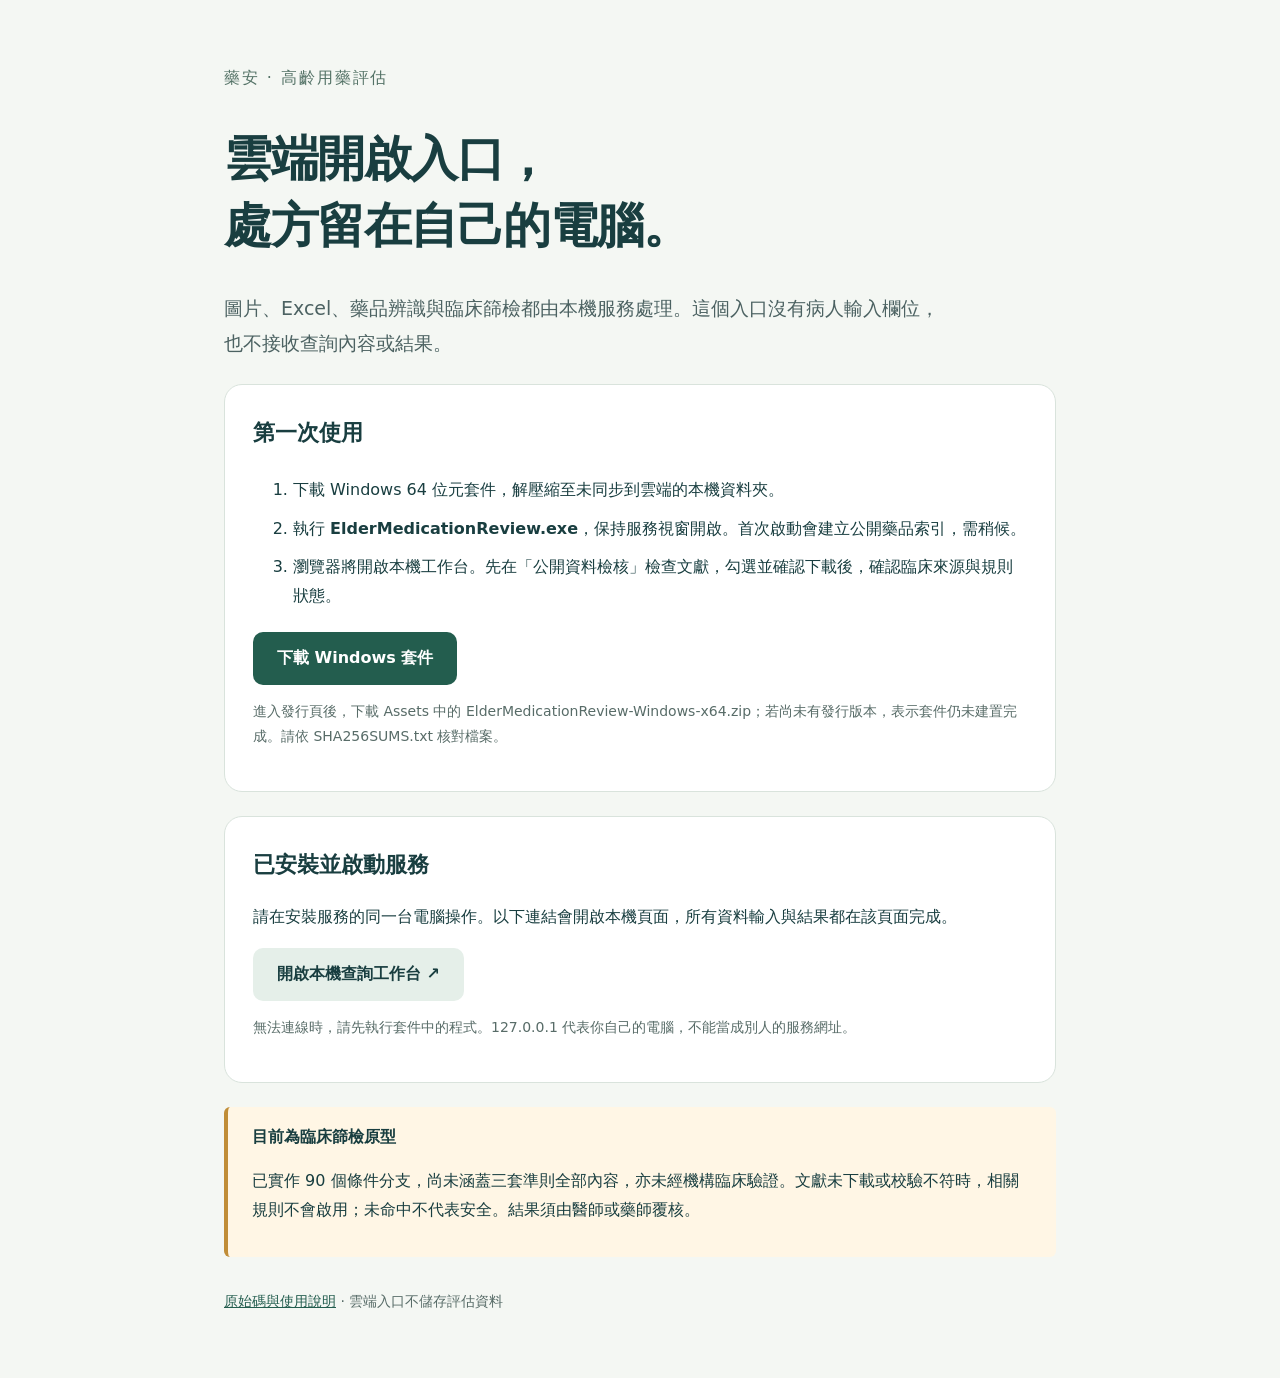
==== cloud-ui/index.html @ 44347f85 "Deploy privacy-isolated cloud entry and package Windows local service" ====
<!doctype html>
<html lang="zh-Hant"><head><meta charset="utf-8"><meta name="viewport" content="width=device-width,initial-scale=1">
<meta http-equiv="Content-Security-Policy" content="default-src 'none'; style-src 'self'; connect-src 'none'; form-action 'none'; base-uri 'none'">
<meta name="referrer" content="no-referrer"><title>藥安｜本機用藥查詢入口</title><link rel="stylesheet" href="style.css"></head>
<body><main><p class="eyebrow">藥安 · 高齡用藥評估</p><h1>雲端開啟入口，<br>處方留在自己的電腦。</h1>
<p class="lead">圖片、Excel、藥品辨識與臨床篩檢都由本機服務處理。這個入口沒有病人輸入欄位，也不接收查詢內容或結果。</p>
<section><h2>第一次使用</h2><ol><li>下載 Windows 64 位元套件，解壓縮至未同步到雲端的本機資料夾。</li><li>執行 <strong>ElderMedicationReview.exe</strong>，保持服務視窗開啟。首次啟動會建立公開藥品索引，需稍候。</li><li>瀏覽器將開啟本機工作台。先在「公開資料檢核」檢查文獻，勾選並確認下載後，確認臨床來源與規則狀態。</li></ol>
<a class="button" href="https://github.com/samlord7app-ops/elder-medication-review/releases/latest">下載 Windows 套件</a><p class="note">進入發行頁後，下載 Assets 中的 ElderMedicationReview-Windows-x64.zip；若尚未有發行版本，表示套件仍未建置完成。請依 SHA256SUMS.txt 核對檔案。</p></section>
<section><h2>已安裝並啟動服務</h2><p>請在安裝服務的同一台電腦操作。以下連結會開啟本機頁面，所有資料輸入與結果都在該頁面完成。</p><a class="button secondary" href="http://127.0.0.1:18743/" target="_blank" rel="noopener noreferrer">開啟本機查詢工作台 ↗</a><p class="note">無法連線時，請先執行套件中的程式。127.0.0.1 代表你自己的電腦，不能當成別人的服務網址。</p></section>
<aside><strong>目前為臨床篩檢原型</strong><p>已實作 90 個條件分支，尚未涵蓋三套準則全部內容，亦未經機構臨床驗證。文獻未下載或校驗不符時，相關規則不會啟用；未命中不代表安全。結果須由醫師或藥師覆核。</p></aside>
<footer><a href="https://github.com/samlord7app-ops/elder-medication-review" rel="noreferrer">原始碼與使用說明</a> · 雲端入口不儲存評估資料</footer></main></body></html>
---- cloud-ui/style.css ----
:root{font-family:system-ui,"Microsoft JhengHei",sans-serif;color:#193e40;background:#f4f7f3;line-height:1.8}*{box-sizing:border-box}main{max-width:880px;margin:64px auto;padding:0 24px}.eyebrow{color:#537266;letter-spacing:.12em}h1{font-size:clamp(30px,5vw,48px);line-height:1.4;letter-spacing:-.03em}h2{font-size:22px;margin-top:0}.lead{font-size:19px;color:#4c6262;max-width:720px}section{background:white;border:1px solid #d9e3dc;border-radius:18px;padding:28px;margin:24px 0}li{padding:5px 0}.button{display:inline-block;padding:12px 24px;border-radius:10px;background:#235d4e;color:white;text-decoration:none;font-weight:700}.button:hover{background:#174637}.button:focus-visible{outline:3px solid #aa7721;outline-offset:4px}.secondary{background:#e5efe9;color:#193e40}.secondary:hover{background:#d4e6da}.note{font-size:14px;color:#586c68}aside{border-left:4px solid #c08d37;padding:16px 24px;background:#fff6e5;border-radius:6px}footer{margin:32px 0;font-size:14px;color:#586c68}a{color:#235d4e}
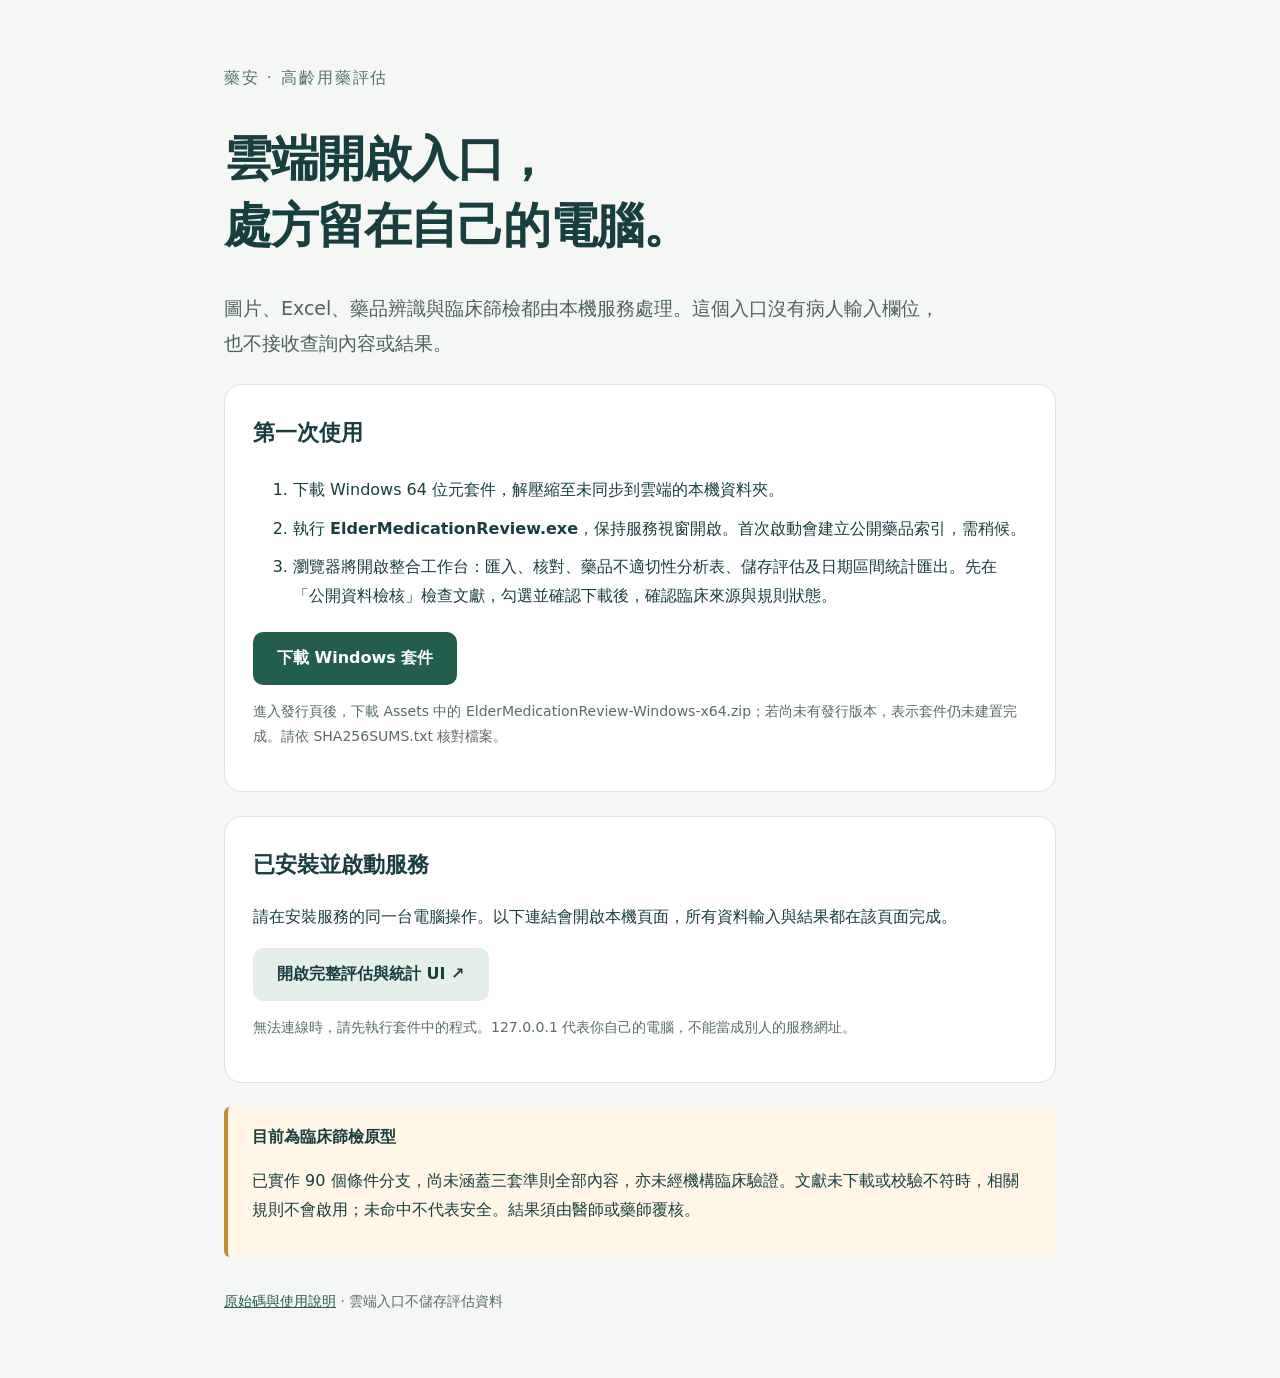
==== commit d08b9b1f: "Integrate local assessments, records, date reports and medication analysis table" ====
--- a/cloud-ui/index.html
+++ b/cloud-ui/index.html
@@ -4,8 +4,8 @@
 <meta name="referrer" content="no-referrer"><title>藥安｜本機用藥查詢入口</title><link rel="stylesheet" href="style.css"></head>
 <body><main><p class="eyebrow">藥安 · 高齡用藥評估</p><h1>雲端開啟入口，<br>處方留在自己的電腦。</h1>
 <p class="lead">圖片、Excel、藥品辨識與臨床篩檢都由本機服務處理。這個入口沒有病人輸入欄位，也不接收查詢內容或結果。</p>
-<section><h2>第一次使用</h2><ol><li>下載 Windows 64 位元套件，解壓縮至未同步到雲端的本機資料夾。</li><li>執行 <strong>ElderMedicationReview.exe</strong>，保持服務視窗開啟。首次啟動會建立公開藥品索引，需稍候。</li><li>瀏覽器將開啟本機工作台。先在「公開資料檢核」檢查文獻，勾選並確認下載後，確認臨床來源與規則狀態。</li></ol>
+<section><h2>第一次使用</h2><ol><li>下載 Windows 64 位元套件，解壓縮至未同步到雲端的本機資料夾。</li><li>執行 <strong>ElderMedicationReview.exe</strong>，保持服務視窗開啟。首次啟動會建立公開藥品索引，需稍候。</li><li>瀏覽器將開啟整合工作台：匯入、核對、藥品不適切性分析表、儲存評估及日期區間統計匯出。先在「公開資料檢核」檢查文獻，勾選並確認下載後，確認臨床來源與規則狀態。</li></ol>
 <a class="button" href="https://github.com/samlord7app-ops/elder-medication-review/releases/latest">下載 Windows 套件</a><p class="note">進入發行頁後，下載 Assets 中的 ElderMedicationReview-Windows-x64.zip；若尚未有發行版本，表示套件仍未建置完成。請依 SHA256SUMS.txt 核對檔案。</p></section>
-<section><h2>已安裝並啟動服務</h2><p>請在安裝服務的同一台電腦操作。以下連結會開啟本機頁面，所有資料輸入與結果都在該頁面完成。</p><a class="button secondary" href="http://127.0.0.1:18743/" target="_blank" rel="noopener noreferrer">開啟本機查詢工作台 ↗</a><p class="note">無法連線時，請先執行套件中的程式。127.0.0.1 代表你自己的電腦，不能當成別人的服務網址。</p></section>
+<section><h2>已安裝並啟動服務</h2><p>請在安裝服務的同一台電腦操作。以下連結會開啟本機頁面，所有資料輸入與結果都在該頁面完成。</p><a class="button secondary" href="http://127.0.0.1:18743/" target="_blank" rel="noopener noreferrer">開啟完整評估與統計 UI ↗</a><p class="note">無法連線時，請先執行套件中的程式。127.0.0.1 代表你自己的電腦，不能當成別人的服務網址。</p></section>
 <aside><strong>目前為臨床篩檢原型</strong><p>已實作 90 個條件分支，尚未涵蓋三套準則全部內容，亦未經機構臨床驗證。文獻未下載或校驗不符時，相關規則不會啟用；未命中不代表安全。結果須由醫師或藥師覆核。</p></aside>
 <footer><a href="https://github.com/samlord7app-ops/elder-medication-review" rel="noreferrer">原始碼與使用說明</a> · 雲端入口不儲存評估資料</footer></main></body></html>
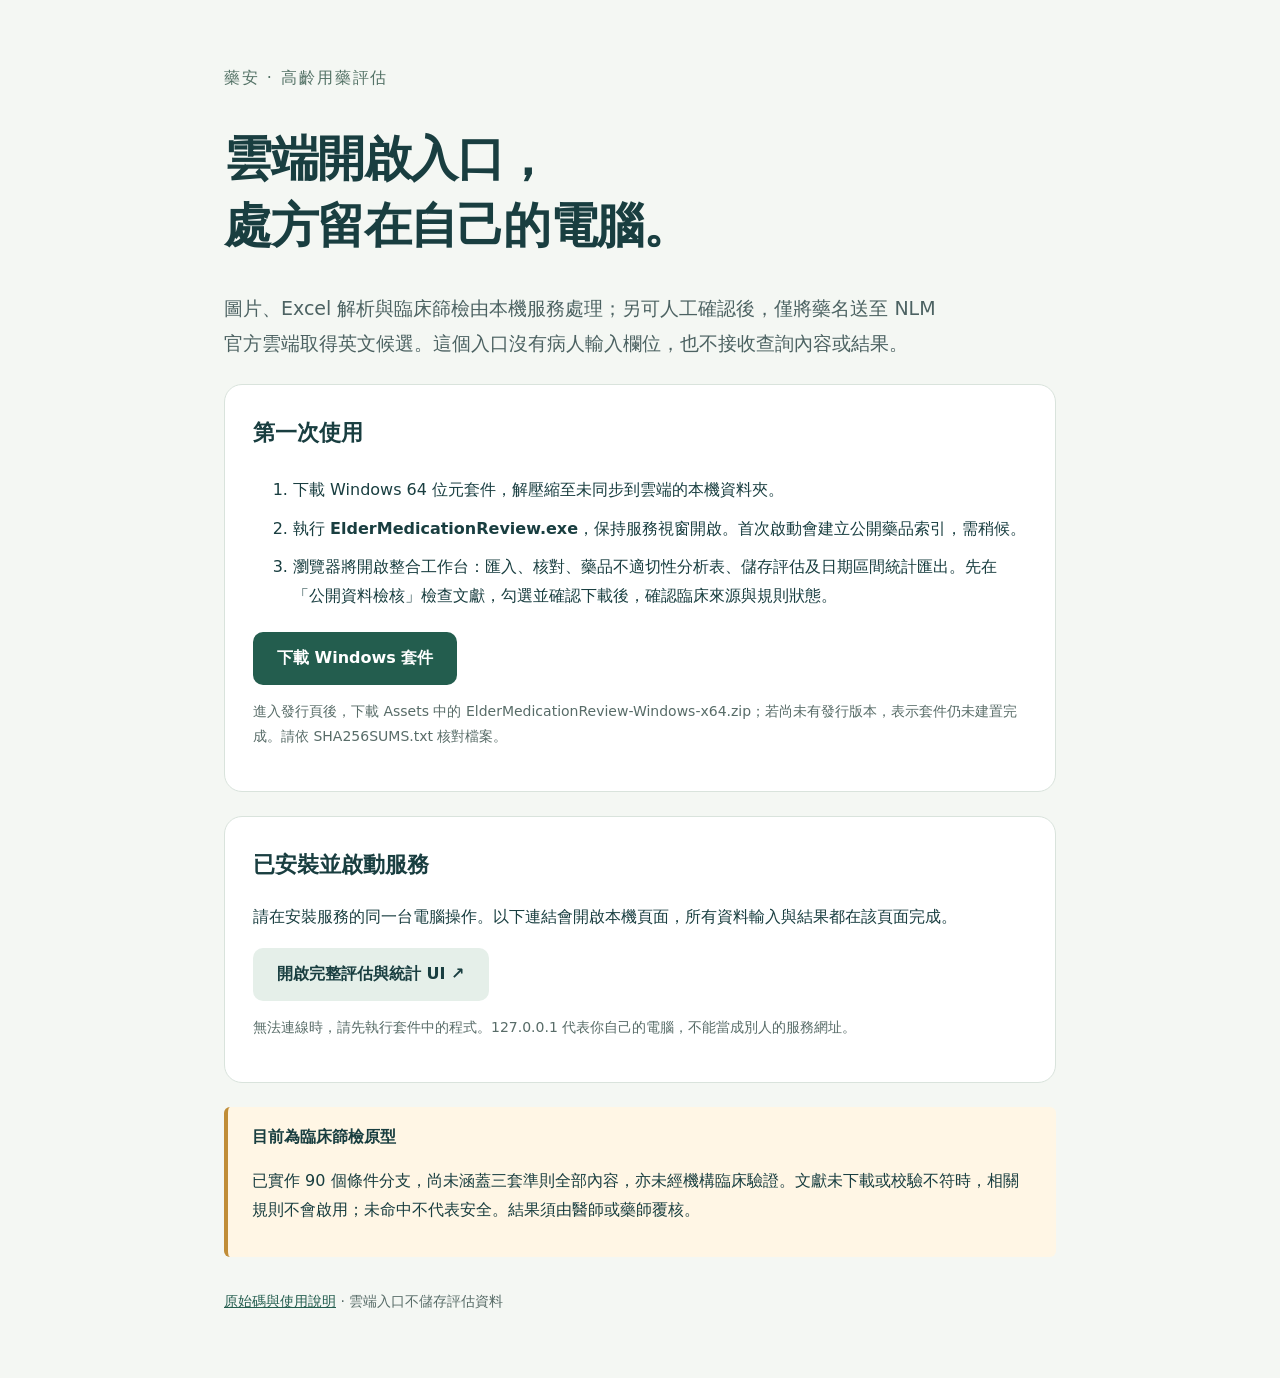
==== commit 77bd7c14: "Add opt-in drug-name-only RxNav cloud candidates with manual review" ====
--- a/cloud-ui/index.html
+++ b/cloud-ui/index.html
@@ -3,7 +3,7 @@
 <meta http-equiv="Content-Security-Policy" content="default-src 'none'; style-src 'self'; connect-src 'none'; form-action 'none'; base-uri 'none'">
 <meta name="referrer" content="no-referrer"><title>藥安｜本機用藥查詢入口</title><link rel="stylesheet" href="style.css"></head>
 <body><main><p class="eyebrow">藥安 · 高齡用藥評估</p><h1>雲端開啟入口，<br>處方留在自己的電腦。</h1>
-<p class="lead">圖片、Excel、藥品辨識與臨床篩檢都由本機服務處理。這個入口沒有病人輸入欄位，也不接收查詢內容或結果。</p>
+<p class="lead">圖片、Excel 解析與臨床篩檢由本機服務處理；另可人工確認後，僅將藥名送至 NLM 官方雲端取得英文候選。這個入口沒有病人輸入欄位，也不接收查詢內容或結果。</p>
 <section><h2>第一次使用</h2><ol><li>下載 Windows 64 位元套件，解壓縮至未同步到雲端的本機資料夾。</li><li>執行 <strong>ElderMedicationReview.exe</strong>，保持服務視窗開啟。首次啟動會建立公開藥品索引，需稍候。</li><li>瀏覽器將開啟整合工作台：匯入、核對、藥品不適切性分析表、儲存評估及日期區間統計匯出。先在「公開資料檢核」檢查文獻，勾選並確認下載後，確認臨床來源與規則狀態。</li></ol>
 <a class="button" href="https://github.com/samlord7app-ops/elder-medication-review/releases/latest">下載 Windows 套件</a><p class="note">進入發行頁後，下載 Assets 中的 ElderMedicationReview-Windows-x64.zip；若尚未有發行版本，表示套件仍未建置完成。請依 SHA256SUMS.txt 核對檔案。</p></section>
 <section><h2>已安裝並啟動服務</h2><p>請在安裝服務的同一台電腦操作。以下連結會開啟本機頁面，所有資料輸入與結果都在該頁面完成。</p><a class="button secondary" href="http://127.0.0.1:18743/" target="_blank" rel="noopener noreferrer">開啟完整評估與統計 UI ↗</a><p class="note">無法連線時，請先執行套件中的程式。127.0.0.1 代表你自己的電腦，不能當成別人的服務網址。</p></section>
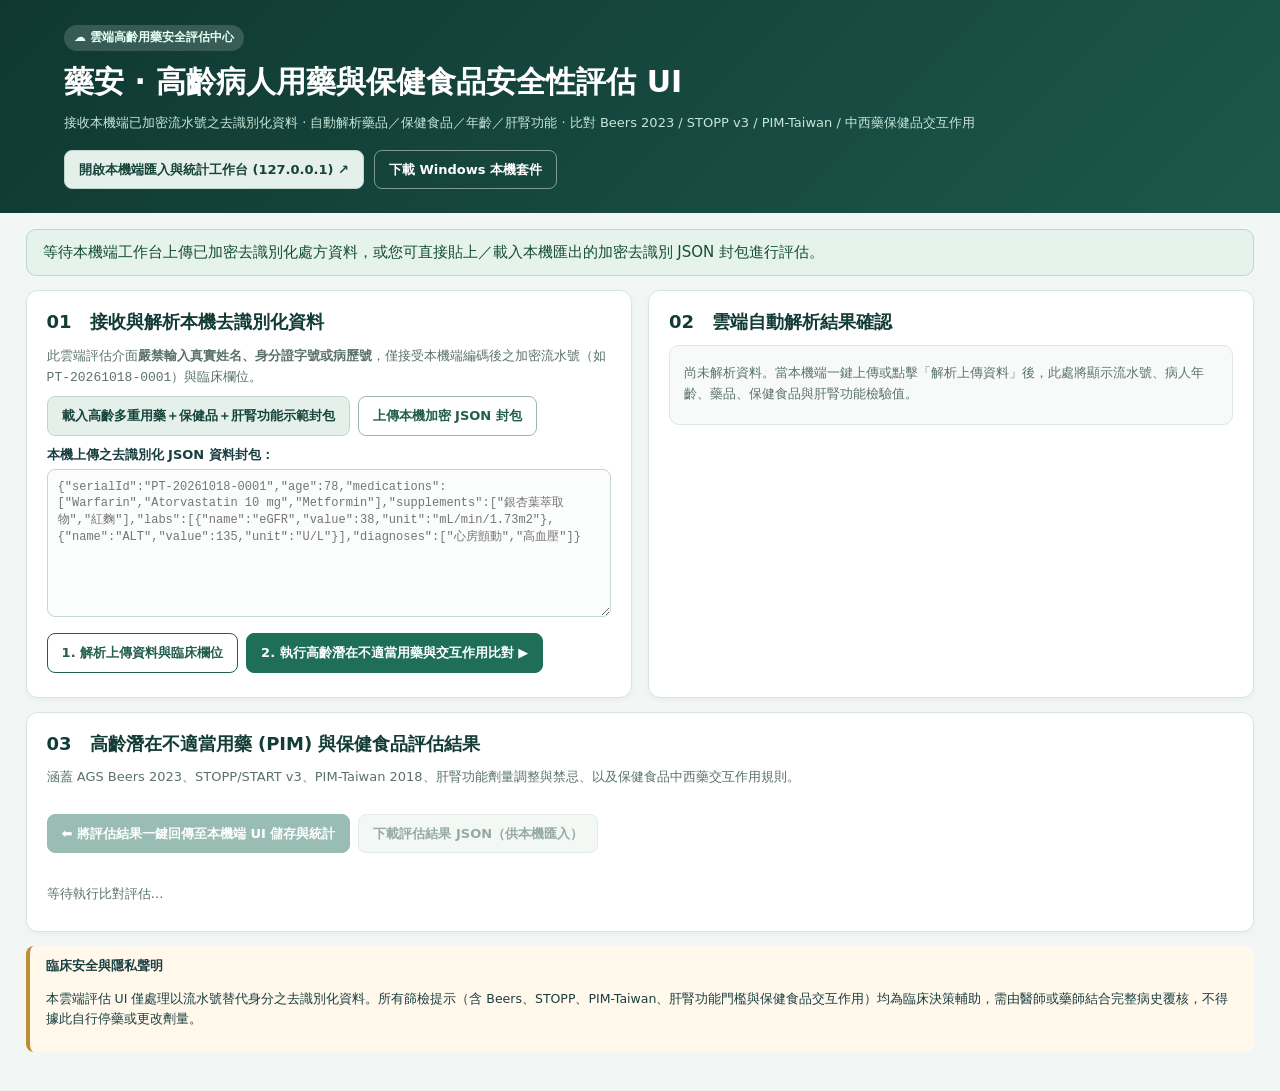
==== commit 6ba47c57: "feat: add PII serial encryption, supplements, hepatic/renal screening, landscape table with copy but" ====
--- a/cloud-ui/index.html
+++ b/cloud-ui/index.html
@@ -1,11 +1,82 @@
 <!doctype html>
-<html lang="zh-Hant"><head><meta charset="utf-8"><meta name="viewport" content="width=device-width,initial-scale=1">
-<meta http-equiv="Content-Security-Policy" content="default-src 'none'; style-src 'self'; connect-src 'none'; form-action 'none'; base-uri 'none'">
-<meta name="referrer" content="no-referrer"><title>藥安｜本機用藥查詢入口</title><link rel="stylesheet" href="style.css"></head>
-<body><main><p class="eyebrow">藥安 · 高齡用藥評估</p><h1>雲端開啟入口，<br>處方留在自己的電腦。</h1>
-<p class="lead">圖片、Excel 解析與臨床篩檢由本機服務處理；另可人工確認後，僅將藥名送至 NLM 官方雲端取得英文候選。這個入口沒有病人輸入欄位，也不接收查詢內容或結果。</p>
-<section><h2>第一次使用</h2><ol><li>下載 Windows 64 位元套件，解壓縮至未同步到雲端的本機資料夾。</li><li>執行 <strong>ElderMedicationReview.exe</strong>，保持服務視窗開啟。首次啟動會建立公開藥品索引，需稍候。</li><li>瀏覽器將開啟整合工作台：匯入、核對、藥品不適切性分析表、儲存評估及日期區間統計匯出。先在「公開資料檢核」檢查文獻，勾選並確認下載後，確認臨床來源與規則狀態。</li></ol>
-<a class="button" href="https://github.com/samlord7app-ops/elder-medication-review/releases/latest">下載 Windows 套件</a><p class="note">進入發行頁後，下載 Assets 中的 ElderMedicationReview-Windows-x64.zip；若尚未有發行版本，表示套件仍未建置完成。請依 SHA256SUMS.txt 核對檔案。</p></section>
-<section><h2>已安裝並啟動服務</h2><p>請在安裝服務的同一台電腦操作。以下連結會開啟本機頁面，所有資料輸入與結果都在該頁面完成。</p><a class="button secondary" href="http://127.0.0.1:18743/" target="_blank" rel="noopener noreferrer">開啟完整評估與統計 UI ↗</a><p class="note">無法連線時，請先執行套件中的程式。127.0.0.1 代表你自己的電腦，不能當成別人的服務網址。</p></section>
-<aside><strong>目前為臨床篩檢原型</strong><p>已實作 90 個條件分支，尚未涵蓋三套準則全部內容，亦未經機構臨床驗證。文獻未下載或校驗不符時，相關規則不會啟用；未命中不代表安全。結果須由醫師或藥師覆核。</p></aside>
-<footer><a href="https://github.com/samlord7app-ops/elder-medication-review" rel="noreferrer">原始碼與使用說明</a> · 雲端入口不儲存評估資料</footer></main></body></html>
+<html lang="zh-Hant">
+<head>
+  <meta charset="utf-8">
+  <meta name="viewport" content="width=device-width,initial-scale=1">
+  <meta http-equiv="Content-Security-Policy" content="default-src 'none'; script-src 'self'; style-src 'self'; connect-src 'self'; form-action 'none'; base-uri 'none'; frame-ancestors 'self'">
+  <meta name="referrer" content="no-referrer">
+  <title>藥安｜雲端高齡病人用藥安全評估 UI</title>
+  <link rel="stylesheet" href="style.css">
+  <script defer src="cloud-app.js"></script>
+</head>
+<body>
+  <header class="cloud-header">
+    <div class="brand-wrap">
+      <span class="badge-cloud">☁ 雲端高齡用藥安全評估中心</span>
+      <h1>藥安 · 高齡病人用藥與保健食品安全性評估 UI</h1>
+      <p class="subtitle">接收本機端已加密流水號之去識別化資料 · 自動解析藥品／保健食品／年齡／肝腎功能 · 比對 Beers 2023 / STOPP v3 / PIM-Taiwan / 中西藥保健品交互作用</p>
+    </div>
+    <div class="header-actions">
+      <a class="button secondary" href="http://127.0.0.1:18743/" target="_blank" rel="noopener noreferrer">開啟本機端匯入與統計工作台 (127.0.0.1) ↗</a>
+      <a class="button outline" href="https://github.com/samlord7app-ops/elder-medication-review/releases/latest" target="_blank" rel="noopener noreferrer">下載 Windows 本機套件</a>
+    </div>
+  </header>
+
+  <main>
+    <div id="cloud-banner" class="banner" role="status">
+      等待本機端工作台上傳已加密去識別化處方資料，或您可直接貼上／載入本機匯出的加密去識別 JSON 封包進行評估。
+    </div>
+
+    <div class="cloud-grid">
+      <section class="card">
+        <h2>01　接收與解析本機去識別化資料</h2>
+        <p class="note">此雲端評估介面<strong>嚴禁輸入真實姓名、身分證字號或病歷號</strong>，僅接受本機端編碼後之加密流水號（如 <code>PT-20261018-0001</code>）與臨床欄位。</p>
+        <div class="toolbar">
+          <button id="cloud-load-demo" type="button" class="button secondary">載入高齡多重用藥＋保健品＋肝腎功能示範封包</button>
+          <label class="button outline file-btn">
+            上傳本機加密 JSON 封包
+            <input id="cloud-file-input" type="file" accept=".json,application/json" hidden>
+          </label>
+        </div>
+        <label for="cloud-json-input" class="field-label">本機上傳之去識別化 JSON 資料封包：</label>
+        <textarea id="cloud-json-input" rows="9" placeholder='{"serialId":"PT-20261018-0001","age":78,"medications":["Warfarin","Atorvastatin 10 mg","Metformin"],"supplements":["銀杏葉萃取物","紅麴"],"labs":[{"name":"eGFR","value":38,"unit":"mL/min/1.73m2"},{"name":"ALT","value":135,"unit":"U/L"}],"diagnoses":["心房顫動","高血壓"]}'></textarea>
+        <div class="toolbar">
+          <button id="cloud-parse-btn" type="button" class="button">1. 解析上傳資料與臨床欄位</button>
+          <button id="cloud-eval-btn" type="button" class="button primary">2. 執行高齡潛在不適當用藥與交互作用比對 ▶</button>
+        </div>
+      </section>
+
+      <section class="card">
+        <h2>02　雲端自動解析結果確認</h2>
+        <div id="parsed-summary" class="parsed-box">
+          <p class="muted">尚未解析資料。當本機端一鍵上傳或點擊「解析上傳資料」後，此處將顯示流水號、病人年齡、藥品、保健食品與肝腎功能檢驗值。</p>
+        </div>
+      </section>
+    </div>
+
+    <section class="card" id="cloud-result-section">
+      <div class="section-head">
+        <div>
+          <h2>03　高齡潛在不適當用藥 (PIM) 與保健食品評估結果</h2>
+          <p class="note">涵蓋 AGS Beers 2023、STOPP/START v3、PIM-Taiwan 2018、肝腎功能劑量調整與禁忌、以及保健食品中西藥交互作用規則。</p>
+        </div>
+        <div class="toolbar">
+          <button id="cloud-return-btn" type="button" class="button primary" disabled>⬅ 將評估結果一鍵回傳至本機端 UI 儲存與統計</button>
+          <button id="cloud-download-btn" type="button" class="button secondary" disabled>下載評估結果 JSON（供本機匯入）</button>
+        </div>
+      </div>
+
+      <div id="cloud-eval-summary" class="eval-kpis" hidden></div>
+      <div id="cloud-eval-results" class="results-container">
+        <p class="muted">等待執行比對評估…</p>
+      </div>
+      <div id="cloud-analysis-wrap" class="table-scroll"></div>
+    </section>
+
+    <aside class="clinical-disclaimer">
+      <strong>臨床安全與隱私聲明</strong>
+      <p>本雲端評估 UI 僅處理以流水號替代身分之去識別化資料。所有篩檢提示（含 Beers、STOPP、PIM-Taiwan、肝腎功能門檻與保健食品交互作用）均為臨床決策輔助，需由醫師或藥師結合完整病史覆核，不得據此自行停藥或更改劑量。</p>
+    </aside>
+  </main>
+</body>
+</html>
--- a/cloud-ui/style.css
+++ b/cloud-ui/style.css
@@ -1 +1,254 @@
-:root{font-family:system-ui,"Microsoft JhengHei",sans-serif;color:#193e40;background:#f4f7f3;line-height:1.8}*{box-sizing:border-box}main{max-width:880px;margin:64px auto;padding:0 24px}.eyebrow{color:#537266;letter-spacing:.12em}h1{font-size:clamp(30px,5vw,48px);line-height:1.4;letter-spacing:-.03em}h2{font-size:22px;margin-top:0}.lead{font-size:19px;color:#4c6262;max-width:720px}section{background:white;border:1px solid #d9e3dc;border-radius:18px;padding:28px;margin:24px 0}li{padding:5px 0}.button{display:inline-block;padding:12px 24px;border-radius:10px;background:#235d4e;color:white;text-decoration:none;font-weight:700}.button:hover{background:#174637}.button:focus-visible{outline:3px solid #aa7721;outline-offset:4px}.secondary{background:#e5efe9;color:#193e40}.secondary:hover{background:#d4e6da}.note{font-size:14px;color:#586c68}aside{border-left:4px solid #c08d37;padding:16px 24px;background:#fff6e5;border-radius:6px}footer{margin:32px 0;font-size:14px;color:#586c68}a{color:#235d4e}
+:root {
+  font-family: system-ui, "Microsoft JhengHei", sans-serif;
+  color: #193e40;
+  background: #f2f6f4;
+  line-height: 1.65;
+  font-size: 15px;
+}
+* { box-sizing: border-box; }
+body { margin: 0; }
+.cloud-header {
+  background: linear-gradient(135deg, #0f3832 0%, #1d574b 100%);
+  color: #fff;
+  padding: 24px 5%;
+  display: flex;
+  justify-content: space-between;
+  align-items: center;
+  flex-wrap: wrap;
+  gap: 16px;
+}
+.brand-wrap h1 {
+  margin: 6px 0;
+  font-size: clamp(22px, 3vw, 30px);
+}
+.subtitle {
+  margin: 0;
+  color: #c7e6d8;
+  font-size: 13px;
+}
+.badge-cloud {
+  display: inline-block;
+  background: rgba(255, 255, 255, 0.16);
+  color: #e6fff3;
+  padding: 3px 10px;
+  border-radius: 999px;
+  font-size: 12px;
+  font-weight: 600;
+}
+.header-actions {
+  display: flex;
+  gap: 10px;
+  flex-wrap: wrap;
+}
+main {
+  max-width: 1760px;
+  margin: 16px auto;
+  padding: 0 2% 24px;
+}
+.banner {
+  background: #e6f3ec;
+  border: 1px solid #b8d9c6;
+  color: #154c39;
+  padding: 10px 16px;
+  border-radius: 10px;
+  margin-bottom: 14px;
+  font-weight: 500;
+}
+.banner.error {
+  background: #fff0ea;
+  border-color: #e09b89;
+  color: #8d2c16;
+}
+.cloud-grid {
+  display: grid;
+  grid-template-columns: 1fr 1fr;
+  gap: 16px;
+}
+@media (max-width: 960px) {
+  .cloud-grid { grid-template-columns: 1fr; }
+}
+.card {
+  background: #fff;
+  border: 1px solid #d9e5de;
+  border-radius: 12px;
+  padding: 16px 20px;
+  margin-bottom: 14px;
+  box-shadow: 0 2px 6px rgba(15, 56, 50, 0.04);
+}
+h2 {
+  font-size: 18px;
+  margin: 0 0 8px;
+  color: #133c36;
+}
+.note, .muted {
+  font-size: 13px;
+  color: #5b726b;
+  margin: 4px 0 8px;
+}
+.field-label {
+  display: block;
+  font-size: 13px;
+  font-weight: 600;
+  margin: 8px 0 4px;
+}
+textarea {
+  width: 100%;
+  font-family: ui-monospace, SFMono-Regular, Consolas, monospace;
+  font-size: 12px;
+  padding: 10px;
+  border: 1px solid #c5d8ce;
+  border-radius: 8px;
+  background: #fbfdfc;
+  color: #1a3c34;
+}
+.toolbar {
+  display: flex;
+  gap: 8px;
+  flex-wrap: wrap;
+  margin: 8px 0;
+}
+.button {
+  font: inherit;
+  font-size: 13px;
+  font-weight: 600;
+  padding: 8px 14px;
+  border-radius: 8px;
+  border: 1px solid #235d4e;
+  background: #fff;
+  color: #235d4e;
+  cursor: pointer;
+  text-decoration: none;
+  display: inline-flex;
+  align-items: center;
+  gap: 6px;
+}
+.button.primary {
+  background: #1f6f58;
+  border-color: #1f6f58;
+  color: #fff;
+}
+.button.secondary {
+  background: #e5f0eb;
+  border-color: #bfd6cb;
+  color: #17443a;
+}
+.button.outline {
+  background: transparent;
+  border-color: rgba(255,255,255,0.45);
+  color: inherit;
+}
+.card .button.outline {
+  border-color: #9ab8aa;
+  color: #235d4e;
+}
+.button:disabled {
+  opacity: 0.45;
+  cursor: not-allowed;
+}
+.parsed-box {
+  background: #f7faf8;
+  border: 1px solid #dce8e1;
+  border-radius: 10px;
+  padding: 12px 14px;
+}
+.parsed-grid {
+  display: grid;
+  grid-template-columns: repeat(auto-fit, minmax(150px, 1fr));
+  gap: 10px;
+  margin-bottom: 10px;
+}
+.kv-card {
+  background: #fff;
+  border: 1px solid #dfeae3;
+  border-radius: 8px;
+  padding: 8px 10px;
+}
+.kv-card small {
+  display: block;
+  font-size: 11.5px;
+  color: #627b73;
+}
+.kv-card strong {
+  font-size: 14.5px;
+  color: #123c35;
+}
+.tag-list {
+  display: flex;
+  flex-wrap: wrap;
+  gap: 6px;
+  margin: 4px 0 8px;
+}
+.pill {
+  display: inline-block;
+  padding: 2px 9px;
+  border-radius: 999px;
+  font-size: 12px;
+  background: #e3f0ea;
+  color: #16493d;
+  border: 1px solid #c4ddd1;
+}
+.pill.supp {
+  background: #fff4df;
+  color: #7c4d0f;
+  border-color: #edd29f;
+}
+.pill.lab {
+  background: #e8eef9;
+  color: #1e4273;
+  border-color: #c5d5f0;
+}
+.pill.risk {
+  background: #fdebe7;
+  color: #962912;
+  border-color: #f3c1b6;
+}
+.section-head {
+  display: flex;
+  justify-content: space-between;
+  align-items: flex-start;
+  flex-wrap: wrap;
+  gap: 10px;
+  margin-bottom: 10px;
+}
+.eval-kpis {
+  display: grid;
+  grid-template-columns: repeat(auto-fit, minmax(160px, 1fr));
+  gap: 10px;
+  margin-bottom: 12px;
+}
+.table-scroll {
+  overflow: visible;
+  width: 100%;
+  margin-top: 10px;
+}
+table {
+  width: 100%;
+  table-layout: fixed;
+  border-collapse: collapse;
+  font-size: 12.5px;
+}
+th, td {
+  border: 1px solid #dce7e0;
+  padding: 8px 10px;
+  text-align: left;
+  vertical-align: top;
+  white-space: normal;
+  word-break: break-word;
+}
+th:nth-child(1), td:nth-child(1) { width: 16%; }
+th:nth-child(2), td:nth-child(2) { width: 18%; }
+th:nth-child(3), td:nth-child(3) { width: 12%; }
+th:nth-child(4), td:nth-child(4) { width: 24%; }
+th:nth-child(5), td:nth-child(5) { width: 30%; }
+th {
+  background: #eef5f1;
+  color: #163f38;
+  font-weight: 600;
+}
+.clinical-disclaimer {
+  border-left: 4px solid #c08d37;
+  padding: 10px 16px;
+  background: #fff8eb;
+  border-radius: 8px;
+  font-size: 12.5px;
+}
